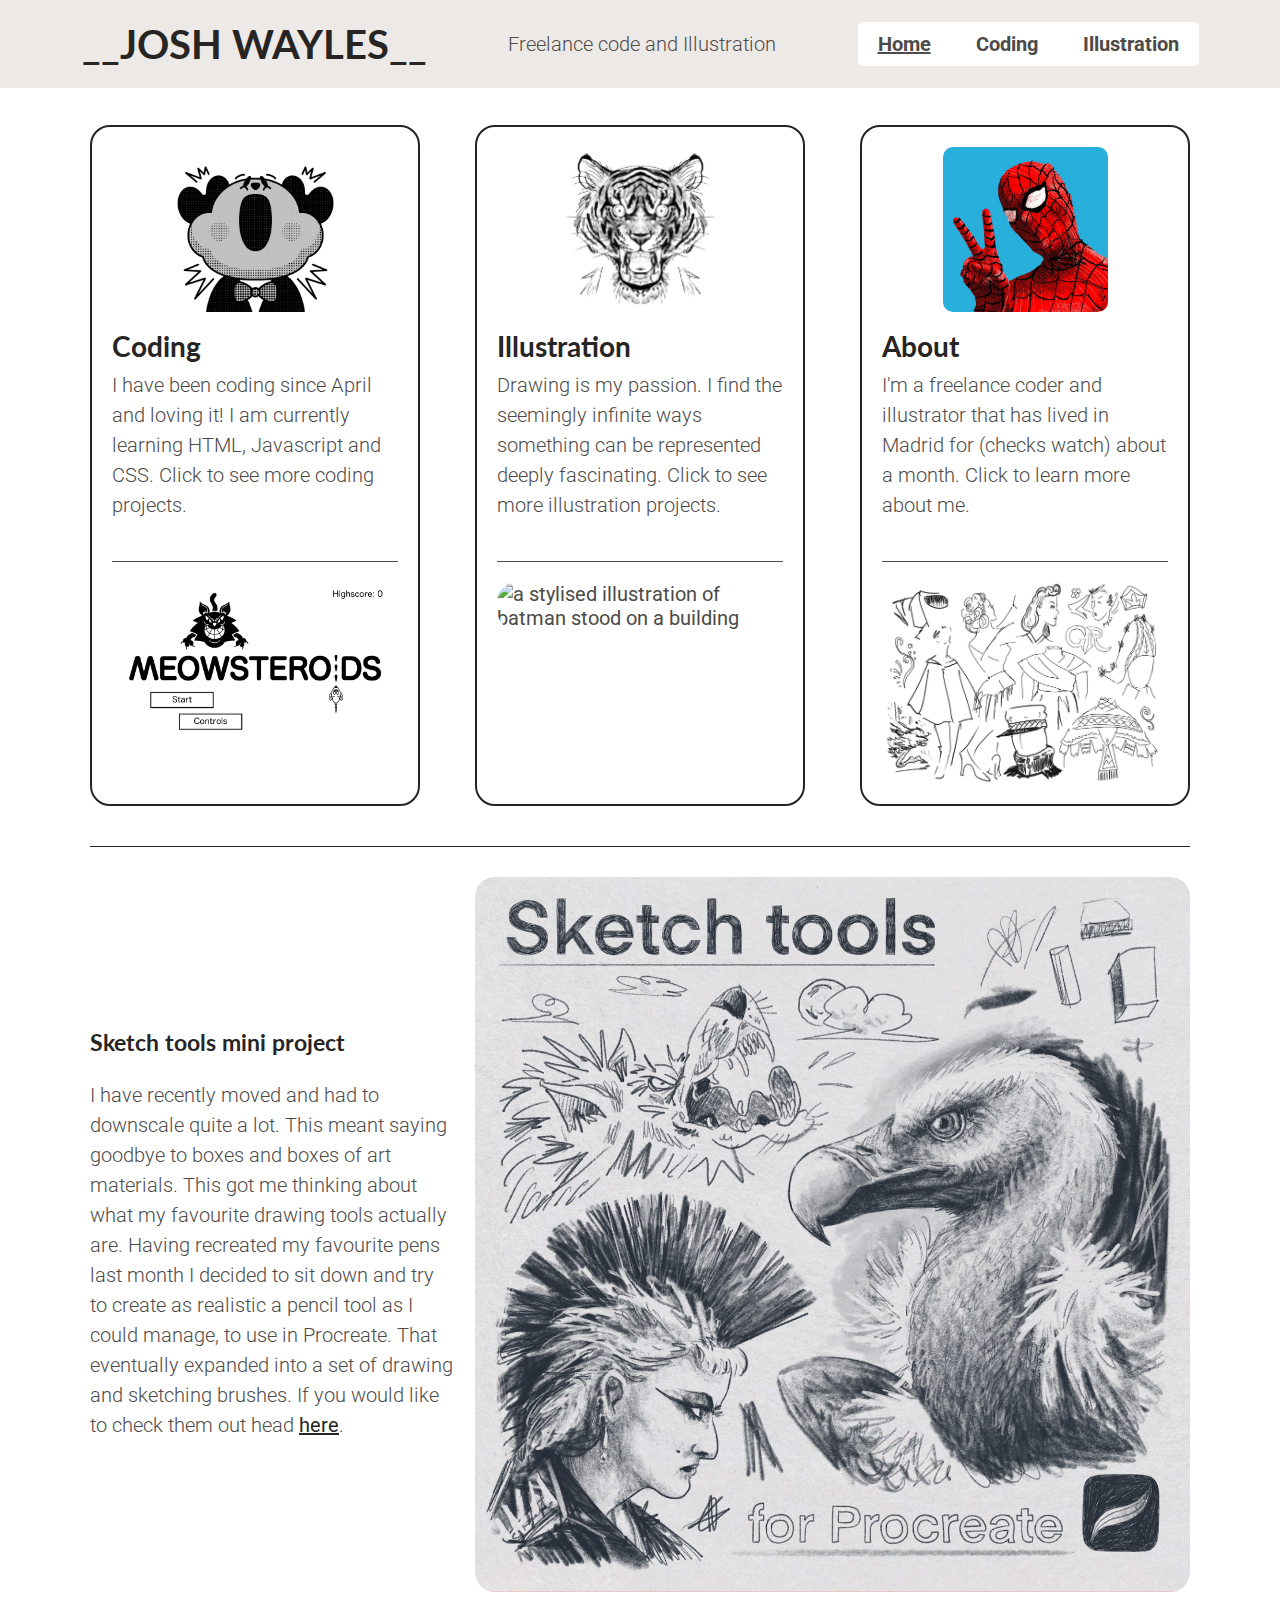
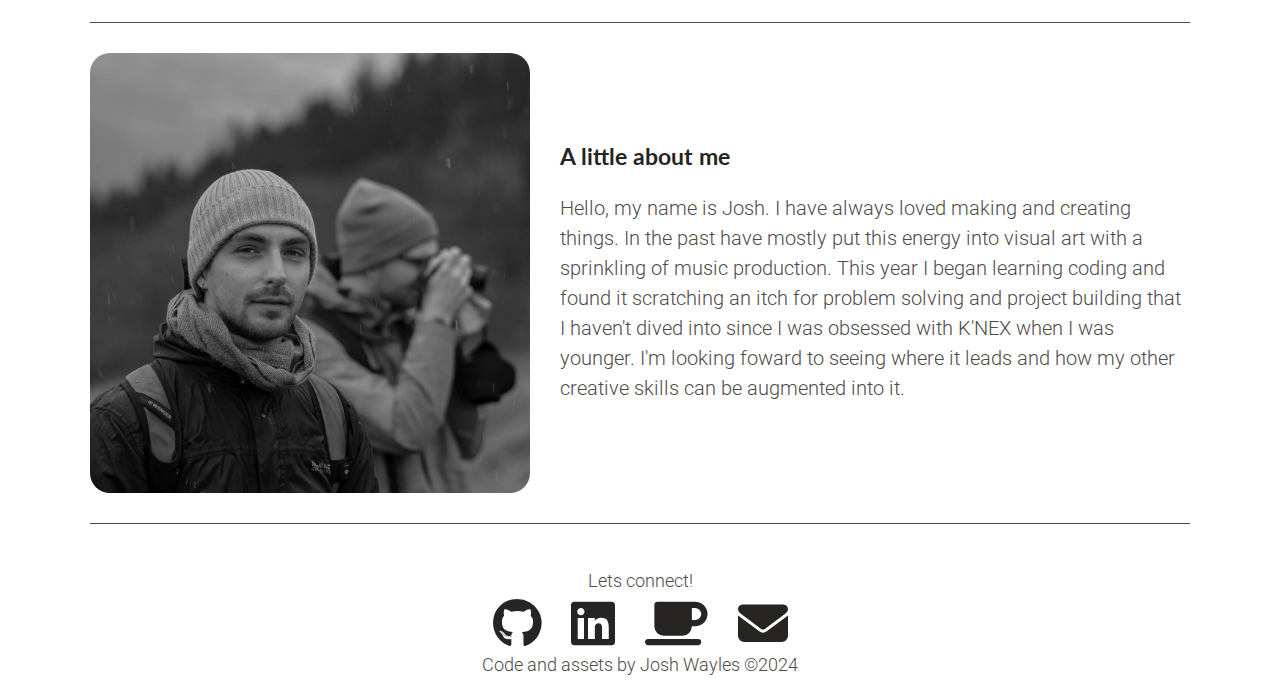
==== index.html @ 76de0916 "Project updates as well as small code refactoring" ====
<!DOCTYPE html>
<html lang="en">

<head>

    <meta name="author" content="Josh Wayles" />
    <meta charset="UTF-8" />
    <meta name="viewport" content="width=device-width, initial-scale=1.0" />
    <meta name="description" content="Freelance illustrator and coder Josh Wayles' portfolio website">
    <meta name="keywords" content="Website, Portfolio, Games, Illustration">
    <title>Josh Wayles</title>

    <meta property="og:title" content="Josh Wayles" />
    <meta property="og:image" content="images/josh_wayles_spiderman.jpg" />
    <meta property="og:description" content="Freelance code and illustration" />
    <meta property="og:url" content="https://joshwayles.github.io." />
    <meta property="og:image:width" content="400" />
    <meta property="og:image:height" content="400" />
    <meta property="og:type" content="website" />

    <!--Google fonts Lato-->
    <link rel="preconnect" href="https://fonts.googleapis.com">
    <link rel="preconnect" href="https://fonts.gstatic.com" crossorigin>
    <link href="https://fonts.googleapis.com/css2?family=Lato:wght@300;400;700&display=swap" rel="stylesheet">

    <!--Google fonts Roboto-->
    <link rel="preconnect" href="https://fonts.googleapis.com">
    <link rel="preconnect" href="https://fonts.gstatic.com" crossorigin>
    <link
        href="https://fonts.googleapis.com/css2?family=Lato:wght@300;400;700&family=Roboto:ital,wght@0,100;0,300;0,400;0,500;0,700;0,900;1,100;1,300;1,400;1,500;1,700;1,900&display=swap"
        rel="stylesheet">

    <!--Social Icons-->
    <link rel="stylesheet" href="https://cdnjs.cloudflare.com/ajax/libs/font-awesome/6.6.0/css/all.min.css">

    <!--CSS-->
    <link rel="stylesheet" href="src/style.css" />

</head>

<body>

    <header class="header">
        <h1 class="header__title"><a class="header__title--link" aria-label="link to home page" href="index.html">__JOSH
                WAYLES__</a></h1>
        <p class="header__subtitle">Freelance code and Illustration</p>

        <nav aria-label="skip to section" class="nav" id="nav">

            <a aria-label="link to home page" class="nav__link current-page" href="index.html">Home</a>
            <a aria-label="link to coding portfolio" class="nav__link" href="coding.html">Coding</a>
            <a aria-label="link to illustration portfolio" class="nav__link" href="illustration.html">Illustration</a>

        </nav>
    </header>

    <div class="content-spacer"></div>

    <main class="main">

        <div class="container">

            <div class="card-display">

                <a class="card card-one" aria-label="link to coding portfolio" href="coding.html">
                    <div class="card-text">
                        <h2 class="card-text__title">Coding</h2>
                        <p class="card-text__body">I have been coding since April and loving it! I am currently learning
                            HTML, Javascript and CSS. Click to see more coding projects.</p>
                    </div>
                    <img class="card__image" src="images/josh_wayles_illustration_dealer.jpg"
                        alt="a cartoon don with an excited expression" loading="lazy">
                    <img class="card__desktop-image" src="images/meowsteroids/josh_wayles_meowsteroids_title.jpg"
                        alt="meowsteroids title page" loading="lazy">
                </a>

                <a class="card card-two" aria-label="link to illustration portfolio" href="illustration.html">
                    <div class="card-text">
                        <h2 class="card-text__title">Illustration</h2>
                        <p class="card-text__body">Drawing is my passion. I find the seemingly infinite ways something
                            can be
                            represented deeply fascinating. Click to see more illustration projects.</p>
                    </div>
                    <img class="card__image" src="images/sketch/josh_wayles_digital_sketch_tiger.jpg"
                        alt="a digital sketch of a tiger" loading="lazy">
                    <img class="card__desktop-image" src="images/josh_wayles_illustration_batman.jpg"
                        alt="a stylised illustration of batman stood on a building" loading="lazy">
                </a>

                <a class="card card-three" aria-label="link to about me section at the bottom of the home page"
                    href="#about-me">
                    <div class="card-text">
                        <h2 class="card-text__title">About</h2>
                        <p class="card-text__body">I'm a freelance coder and illustrator that has lived in Madrid for
                            (checks watch) about a month. Click to learn more about me.</p>
                    </div>
                    <img class="card__image" src="images/josh_wayles_spiderman.jpg"
                        alt="a digital sketch of a home made spidermen outfit" loading="lazy">
                    <img class="card__desktop-image" src="images/josh_wayles_recent_sketch.jpg"
                        alt="sketches from the meseo del traje" loading="lazy">
                </a>

            </div>

            <div class="project project--border-bottom project--flex-reverse">
                <div class="project__text-content">
                    <h3 class="project__title">Sketch tools mini project</h3>
                    <p class="project__body">I have recently moved and had to downscale quite a lot.
                        This meant saying
                        goodbye to boxes and boxes of art materials. This got me
                        thinking about what my favourite drawing tools actually are. Having recreated my favourite pens
                        last month I decided to sit down and try to create
                        as realistic a pencil tool as I could manage, to use in Procreate. That eventually expanded into
                        a set of drawing and sketching brushes. If you would like to check them out head
                        <a class="project__link" aria-label="link to my kofi page shop"
                            href="https://ko-fi.com/s/4c2abbb832">here</a>.
                    </p>
                </div>
                <img class="project__image project__image--recent" src="images/josh_wayles_sketch_tools_thumbnail.jpg"
                    alt="digital pencil sketches made in Procreate" loading="lazy">
            </div>

            <div class="project project--border-bottom project--flex-reverse" id="about-me">
                <div class="project__text-content">
                    <h3 class="project__title">A little about me</h3>
                    <p class="project__body">Hello, my name is Josh. I have always loved making and creating things. In
                        the past have mostly put this energy into visual art with a sprinkling of music production. This
                        year I began learning coding and found it scratching an itch for problem solving and project
                        building that I haven't dived into since I was obsessed with K'NEX when I was younger. I'm
                        looking foward to seeing where it leads and how my other creative skills can be augmented into
                        it.</p>
                    <p class="project__body"></p>
                </div>
                <img class="project__image project__image--about" src="images/josh_wayles_portrait.jpg"
                    alt="a black and white photograph of me in nature" loading="lazy">
            </div>

        </div>

    </main>

    <footer class="footer">

        <p class="footer__text">Lets connect!</p>

        <div class="social-icons">
            <a aria-label="link to github" class="social-icons__link" href="https://github.com/JoshWayles"><i
                    role="presentation" class="fa-brands fa-github"></i></a>
            <a aria-label="link to linkedin" class="social-icons__link"
                href="https://www.linkedin.com/in/josh-wayles-0a90521ba/"><i role="presentation"
                    class="fa-brands fa-linkedin"></i></a>
            <a aria-label="link to kofi" class="social-icons__link" href="https://ko-fi.com/joshwayles"><i
                    role="presentation" class="fa-solid fa-mug-saucer"></i></a>
            <a aria-label="link to contact form" class="social-icons__link"
                href="https://forms.gle/ByCnt6z9Kf9VAMFk9"><i role="presentation" class="fa-solid fa-envelope"></i></a>
        </div>

        <p class="footer__text">Code and assets by Josh Wayles &#169;2024</p>

    </footer>

    <script src="src/script.js"></script>

</body>

</html>
---- src/style.css ----
/*===GENERAL===*/

:root {
    --dark-text: #262524;
    --light-text: #4d4b49;
    --light-block: #ede9e7;
    --accent: #76b0c9;
}

* {
    box-sizing: border-box;
}

body {
    background-color: #fff;
    font-family: "Roboto", sans-serif;
    margin: 0;
    font-size: 14px;
    color: var(--dark-text);
}

header {
    width: 100%;
    background: var(--light-block);
    text-align: center;
    position: fixed;
    top: 0;
    padding: 0.5em 0;
    z-index: 999;
}

nav {
    padding: 0.5em 0 0.5em;
}

footer {
    width: 100%;
    text-align: center;
    padding: 0.8em 0 0.8em;
}

img {
    display: block;
    border-radius: 1em;
    margin: 0;
    width: 100%;
}

iframe {
    margin: 0;
    padding: 0;
}

.container {
    margin: 0 auto;
    padding: 0;
    width: 90%;
    max-width: 1100px;
}

.content-spacer {
    width: 100%;
    height: 4.95em;
}

#about-me {
    scroll-margin-top: 6.65em;
}

@media (min-width: 850px) {

    body {
        font-size: 16px;
    }

    header {
        display: flex;
        justify-content: space-evenly;
        align-items: center;
        padding: 1em 0;
    }

    nav {
        background-color: #fff;
        border-radius: 0.25em;
    }

    .content-spacer {
        width: 100%;
        height: 4.25em;
    }
}

@media (min-width: 1050px) {
    body {
        font-size: 20px;
    }
}

/*===GENERAL TYPOGRAPHY===*/

h1,
h2,
h3,
p,
a {
    margin: 0;
    padding: 0;
}

h1,
h2,
h3 {
    font-family: "Lato", sans-serif;
    font-weight: 700;
    color: var(--dark-text);
}

h1 {
    font-size: 1.5em;
    margin: 0.05em 0;
}

h2 {
    font-size: 1.4em;
}

p {
    color: var(--light-text);
    font-weight: 300;
}

a {
    color: var(--light-text);
    text-decoration: none;
}

.header__subtitle {
    font-weight: 300;
}

.footer__text {
    font-size: 0.9em;
    margin-bottom: 0.3em;
}

.social-icons__link {
    color: var(--dark-text);
    font-size: 2.5em;
    padding: 0.25em;
}

.social-icons__link:hover,
.social-icons__link:focus {
    color: var(--accent);
}

.nav__link {
    color: var(--dark-text);
    margin: 0 1em;
    text-decoration: none;
    font-weight: 700;
}

.nav__link:hover,
.nav__link:focus {
    color: var(--accent);
    text-decoration: underline;
}

.current-page {
    color: var(--dark-text);
    text-decoration: underline;
}

.current-page:hover,
.current-page:focus {
    color: var(--dark-text);
    cursor: default;
}

.header__subtitle {
    display: none;
}

@media (min-width: 850px) {
    h1 {
        font-size: 2em;
        margin: 0;
    }

    .header__subtitle {
        display: block;
    }

    .nav__link {
        color: var(--light-text);
    }
}

/*Page specific type*/

.page__title {
    text-align: center;
    margin: 1.5em 0 1em;
}

.card-text__title {
    margin-bottom: 0.25em;
}

.card-text__body,
.project__body {
    line-height: 1.5;
}

.project__title {
    margin-bottom: 1em;
}

.project__body {
    margin-bottom: 1.5em;
}

.project__link {
    color: var(--dark-text);
    text-decoration: underline;
    font-weight: 400;
}

/*Setting h1 back to dark*/

.header__title--link {
    color: var(--dark-text);
}

/*===HOME PAGE LAYOUT===*/

.card-display {
    display: flex;
    flex-direction: column;
    border-bottom: 1px solid var(--dark-text);
    margin: 2em 0 1.5em;
    padding-bottom: 0.5em;
}

.card {
    position: relative;
    display: flex;
    align-items: center;
    border: 2px solid var(--dark-text);
    border-radius: 1em;
    padding: 1em;
    margin-bottom: 1.5em;
}

/*card animation*/

@keyframes card-in {
    0% {
        left: 8em;
    }

    100% {
        left: 0;
    }
}

@-webkit-keyframes card-in {
    0% {
        left: 8em;
    }

    100% {
        left: 0;
    }
}

.card-one {
    animation-name: card-in;
    animation-duration: 1s;
}

.card-two {
    animation-name: card-in;
    animation-duration: 1.5s;
}

.card-three {
    animation-name: card-in;
    animation-duration: 2s;
}

.card__image {
    order: -1;
    width: 65px;
    height: 65px;
    margin-right: 1em;
    border-radius: 0.5em;
}

.card-text__title {
    margin-bottom: 0.25em;
}

.card__desktop-image {
    display: none;
}

@media (min-width: 400px) {
    .card__image {
        height: 100px;
        width: 100px;
    }
}

@media (min-width: 850px) {
    .card-display {
        flex-direction: row;
        justify-content: space-between;
    }

    .card {
        flex-direction: column;
        width: 30%;
    }

    .card:hover,
    .card:focus {
        box-shadow: -0.5rem 0.5rem var(--accent);
    }

    .card__image {
        width: 165px;
        height: 165px;
        margin: 0 auto 0.5em;
    }

    .card__desktop-image {
        margin: 1em auto 0;
        display: block;
    }

    .card-text {
        height: 200px;
        border-bottom: 1px solid var(--light-text);
    }

    .card-text__title {
        margin: 0.25em 0;
    }
}

@media (min-width: 1050px) {
    .card-text {
        height: 240px;
    }

}

.card:active {
    box-shadow: -0.3rem 0.3rem var(--accent);
    position: relative;
    top: 0.2em;
    left: -0.2em;
}

/*===PROJECT GENERAL LAYOUT===*/

.project {
    display: flex;
    flex-direction: column;
}

.project--border-bottom {
    margin-bottom: 1.5em;
    border-bottom: 1px solid var(--light-text);
}

.project__image {
    margin-bottom: 1.5em;
}

/*===ILLUSTRATION LAYOUT===*/

.project__image--multi {
    display: flex;
    flex-wrap: wrap;
    justify-content: space-evenly;
}

.project__image--portrait {
    margin-bottom: 1.5em;
    min-width: 250px;
}

.thumbnail {
    display: flex;
    flex-wrap: wrap;
    justify-content: center;
    margin-bottom: 1.5em;
}

.thumbnail__image {
    opacity: 50%;
    border-radius: 1em;
    margin: 5px;
}

.thumbnail__image--2 {
    width: 35%;
    max-width: 200px;
}

.thumbnail__image--3 {
    width: 25%;
    max-width: 140px;
    border-radius: 0.5em;
}

.thumbnail__image:hover,
.thumbnail__image:focus {
    opacity: 100%;
    border: 1px solid var(--accent);
}

@media (min-width:800px) {
    .project--flex-reverse {
        flex-direction: row;
        align-items: center;
    }

    .project__image--recent {
        width: 65%;
        margin-left: 1em;
    }

    .project__image--about {
        width: 40%;
        order: -1;
        margin-right: 1.5em;
    }

    .project__image--portrait {
        width: 45%;
    }
}

/*===CODING LAYOUT===*/

.project__music {
    display: block;
    border: none;
    height: 270px;
    width: 100%;
    margin-bottom: 1.5em;
}

.frame-display {
    display: flex;
    flex-wrap: wrap;
    justify-content: center;
}

.frame-display__frame {
    border: 1px solid var(--light-block);
    border-radius: 1em;
    height: 690px;
    width: 100%;
    margin: 0 0 1.2em;
}

@media (min-width: 400px) {
    .frame-display__frame {
        width: 345px;
        margin: 0 0.5em 1.2em;
    }
}

@media (min-width:850px) {
    .project__music {
        margin: 0 auto 1.5em;
        width: 700px;
    }
}
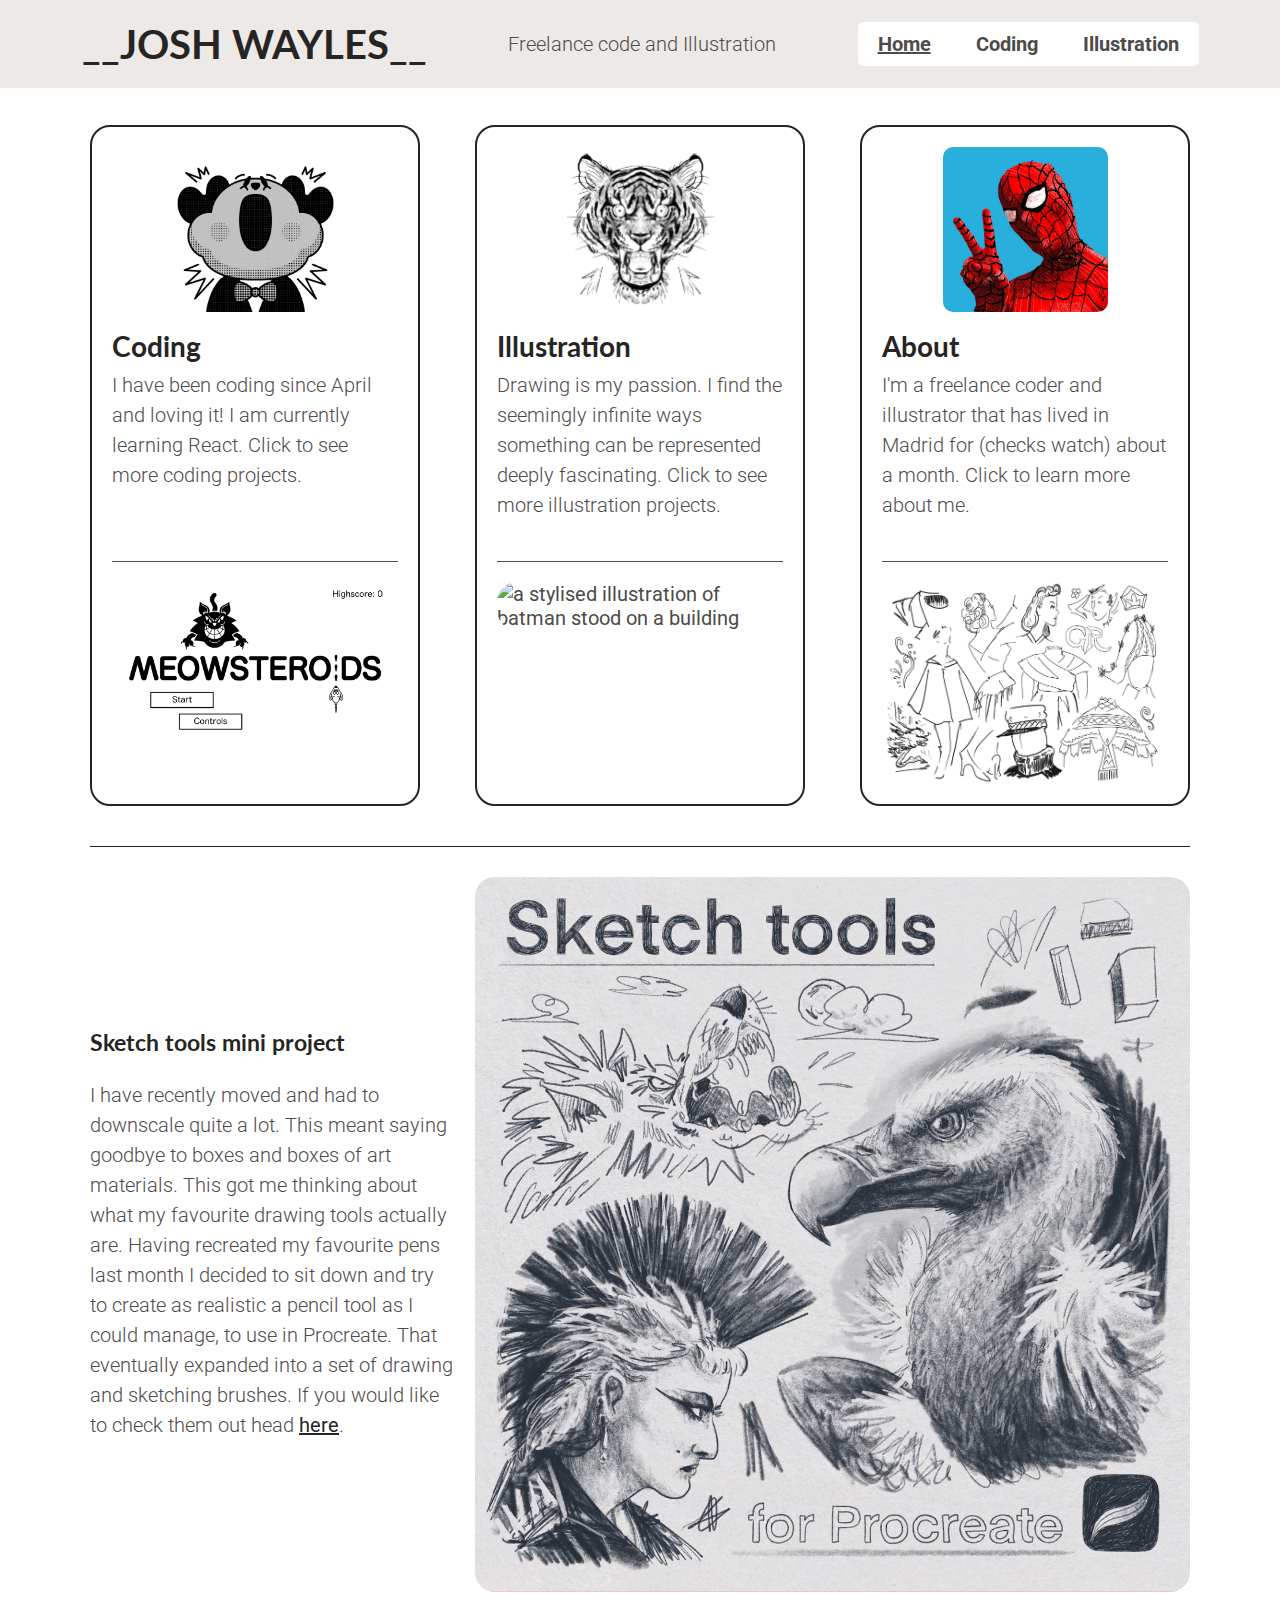
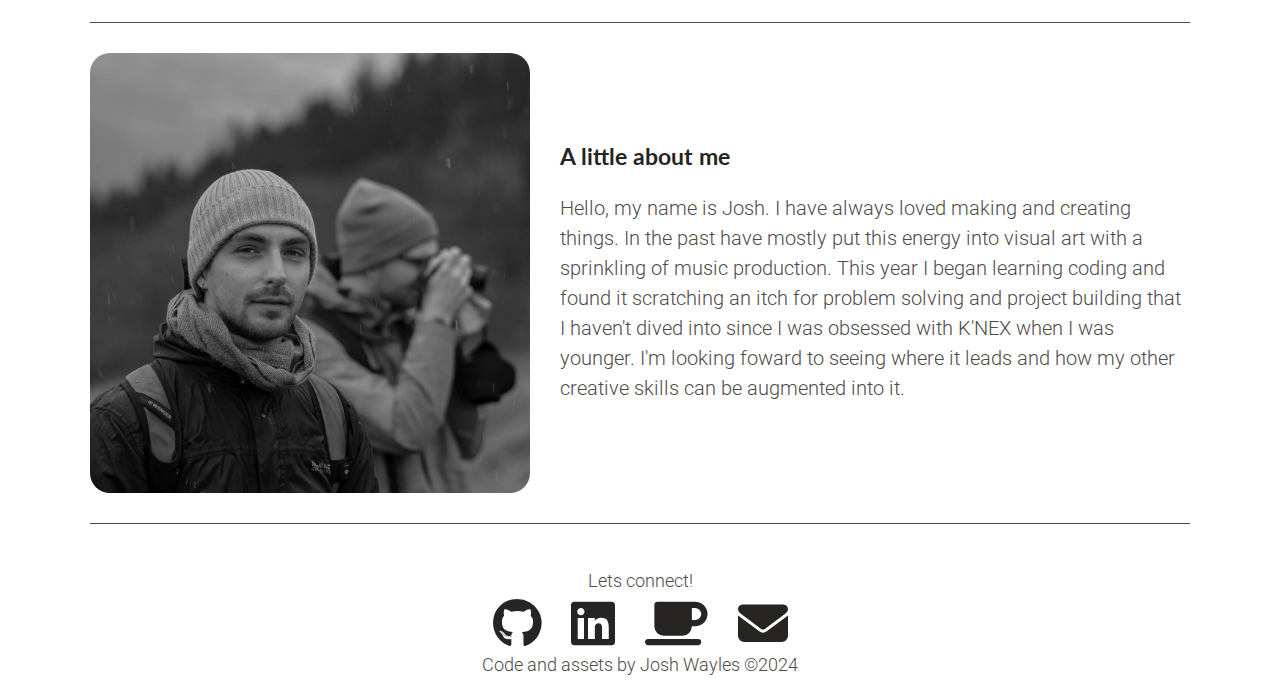
==== commit 40b0c6ce: "Update index.html" ====
--- a/index.html
+++ b/index.html
@@ -66,7 +66,7 @@
                     <div class="card-text">
                         <h2 class="card-text__title">Coding</h2>
                         <p class="card-text__body">I have been coding since April and loving it! I am currently learning
-                            HTML, Javascript and CSS. Click to see more coding projects.</p>
+                            React. Click to see more coding projects.</p>
                     </div>
                     <img class="card__image" src="images/josh_wayles_illustration_dealer.jpg"
                         alt="a cartoon don with an excited expression" loading="lazy">
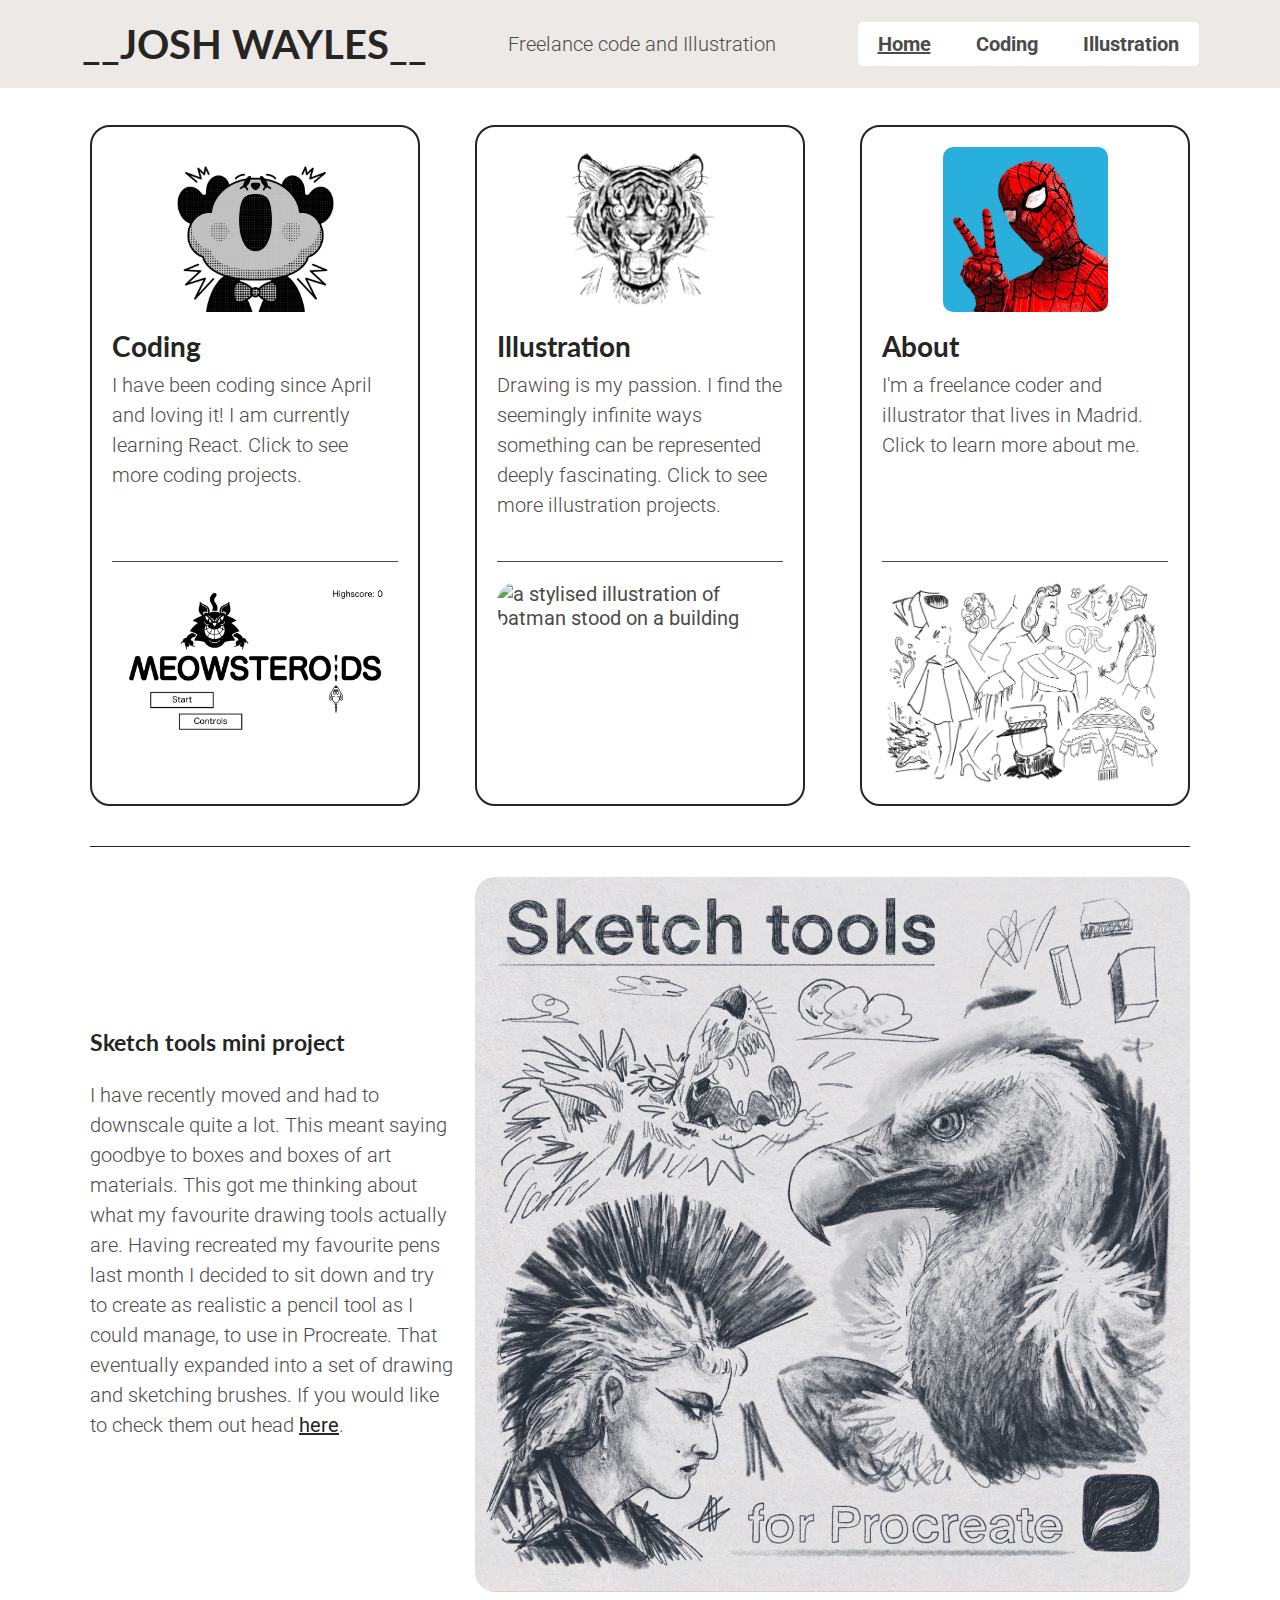
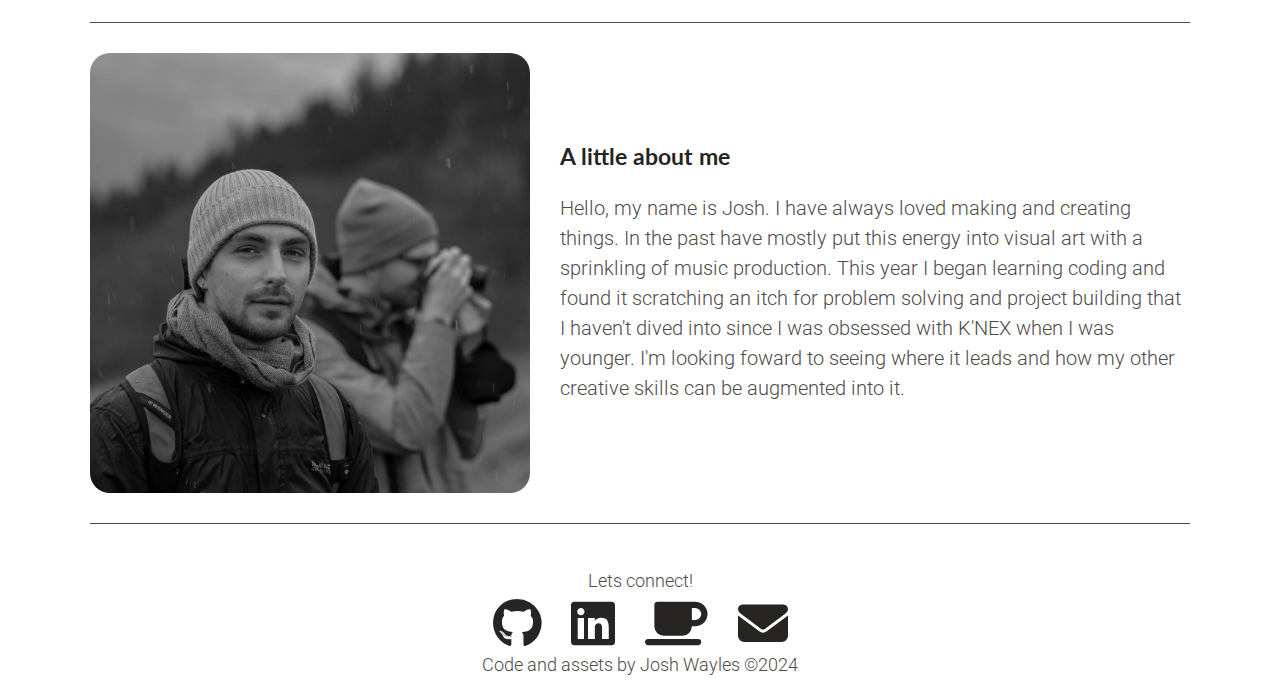
==== commit 3f612efd: "Update index.html" ====
--- a/index.html
+++ b/index.html
@@ -91,8 +91,7 @@
                     href="#about-me">
                     <div class="card-text">
                         <h2 class="card-text__title">About</h2>
-                        <p class="card-text__body">I'm a freelance coder and illustrator that has lived in Madrid for
-                            (checks watch) about a month. Click to learn more about me.</p>
+                        <p class="card-text__body">I'm a freelance coder and illustrator that lives in Madrid. Click to learn more about me.</p>
                     </div>
                     <img class="card__image" src="images/josh_wayles_spiderman.jpg"
                         alt="a digital sketch of a home made spidermen outfit" loading="lazy">
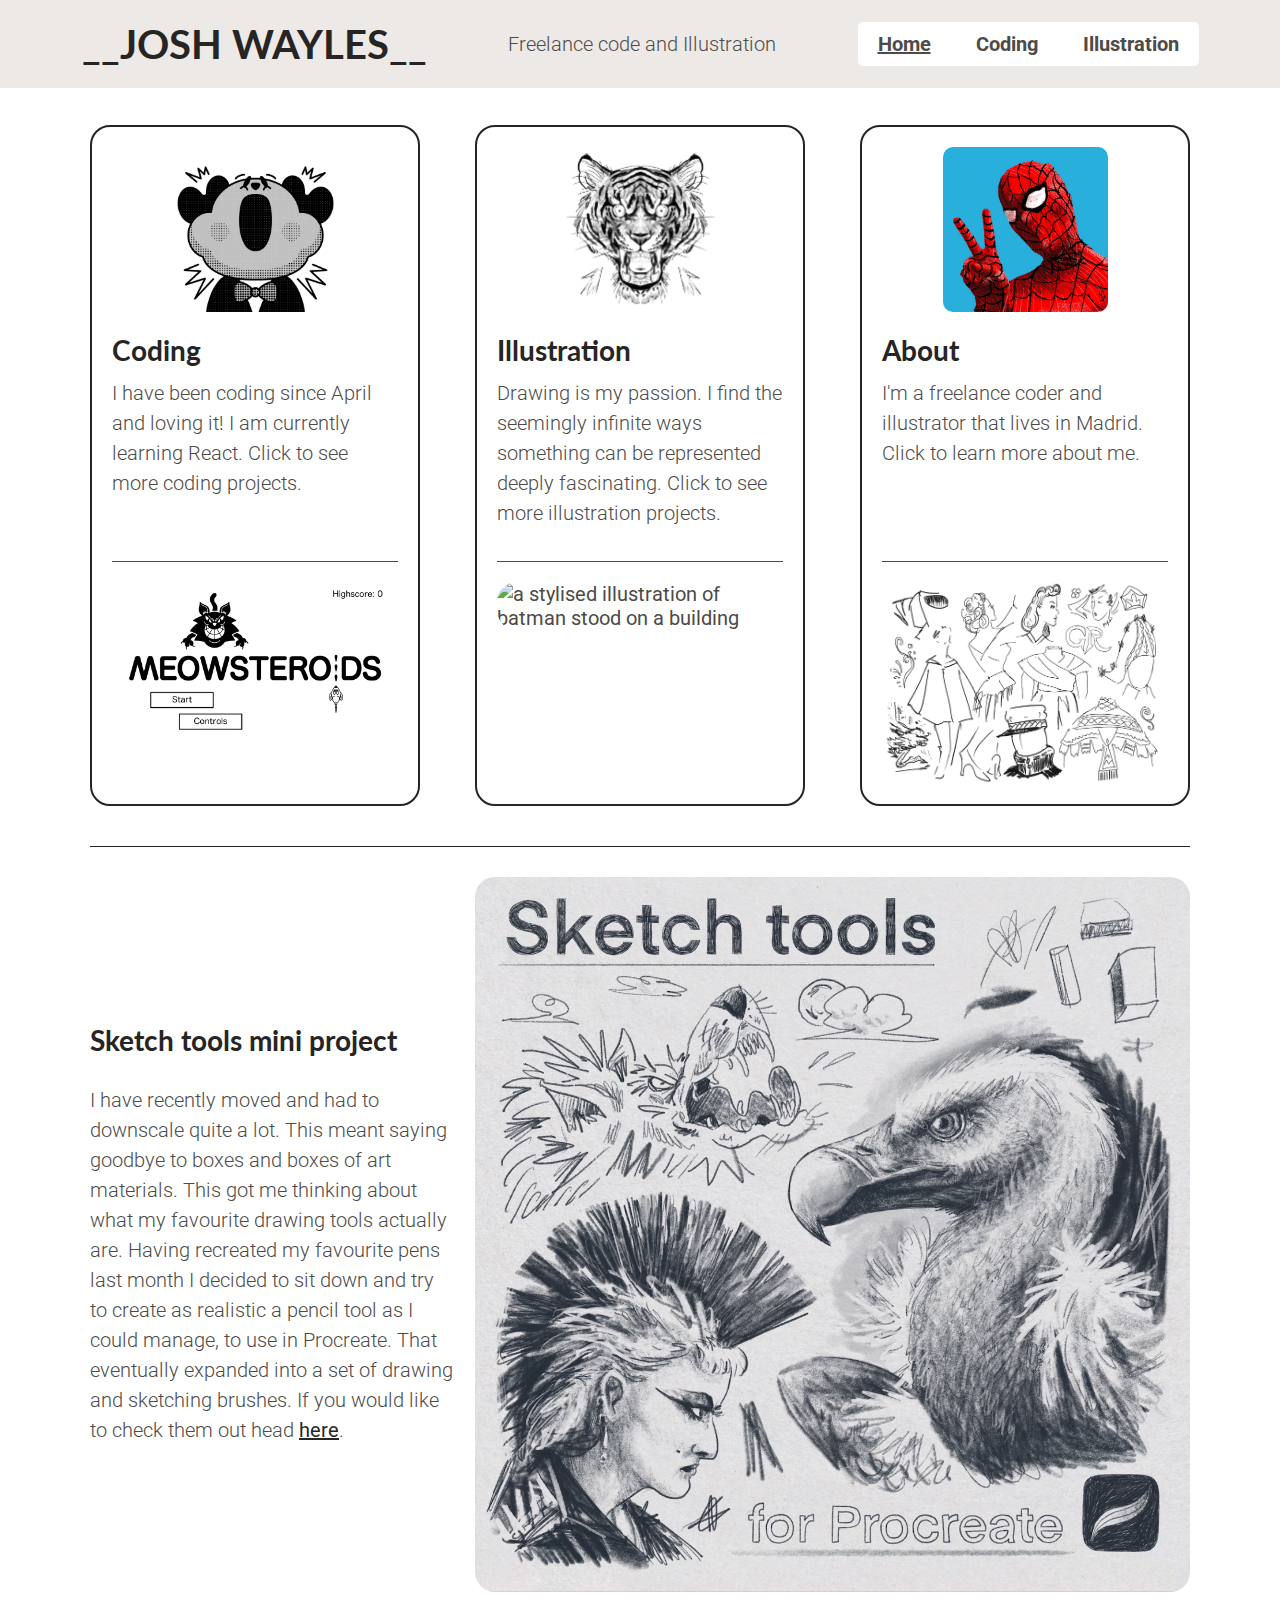
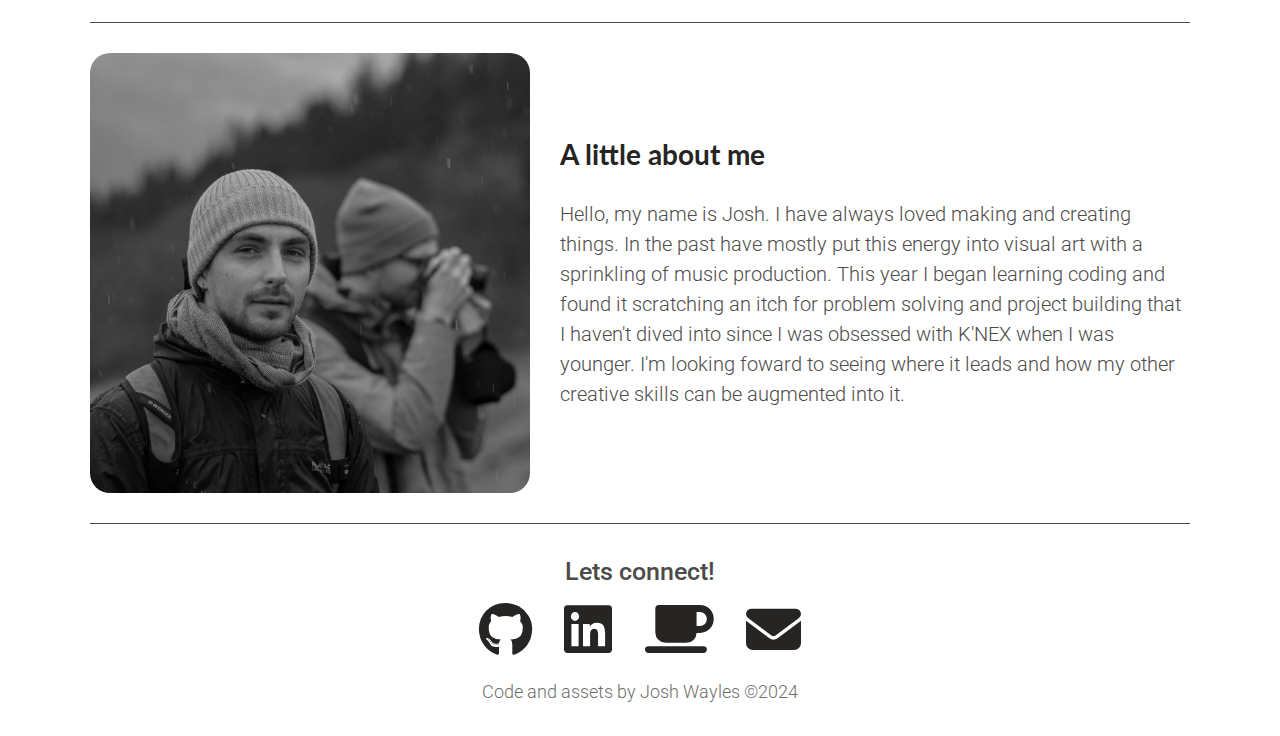
==== commit 7c43ce5a: "Improvements to visual hierarchy" ====
--- a/index.html
+++ b/index.html
@@ -154,7 +154,7 @@
                 href="https://forms.gle/ByCnt6z9Kf9VAMFk9"><i role="presentation" class="fa-solid fa-envelope"></i></a>
         </div>
 
-        <p class="footer__text">Code and assets by Josh Wayles &#169;2024</p>
+        <p class="footer__tm-text">Code and assets by Josh Wayles &#169;2024</p>
 
     </footer>
 
--- a/src/style.css
+++ b/src/style.css
@@ -125,6 +125,10 @@
     font-size: 1.4em;
 }
 
+h3 {
+    font-size: 1.4em;
+}
+
 p {
     color: var(--light-text);
     font-weight: 300;
@@ -140,13 +144,20 @@
 }
 
 .footer__text {
+    font-size: 1.25em;
+    font-weight: 500;
+    margin:-0.5em 0 0.5em;
+}
+
+.footer__tm-text{
     font-size: 0.9em;
-    margin-bottom: 0.3em;
+    opacity: 0.8;
+    margin: 1em
 }
 
 .social-icons__link {
     color: var(--dark-text);
-    font-size: 2.5em;
+    font-size: 2.75em;
     padding: 0.25em;
 }
 
@@ -201,6 +212,7 @@
 /*Page specific type*/
 
 .page__title {
+    font-size: 1.8em;
     text-align: center;
     margin: 1.5em 0 1em;
 }
@@ -347,7 +359,7 @@
     }
 
     .card-text__title {
-        margin: 0.25em 0;
+        margin: 0.4em 0;
     }
 }
 
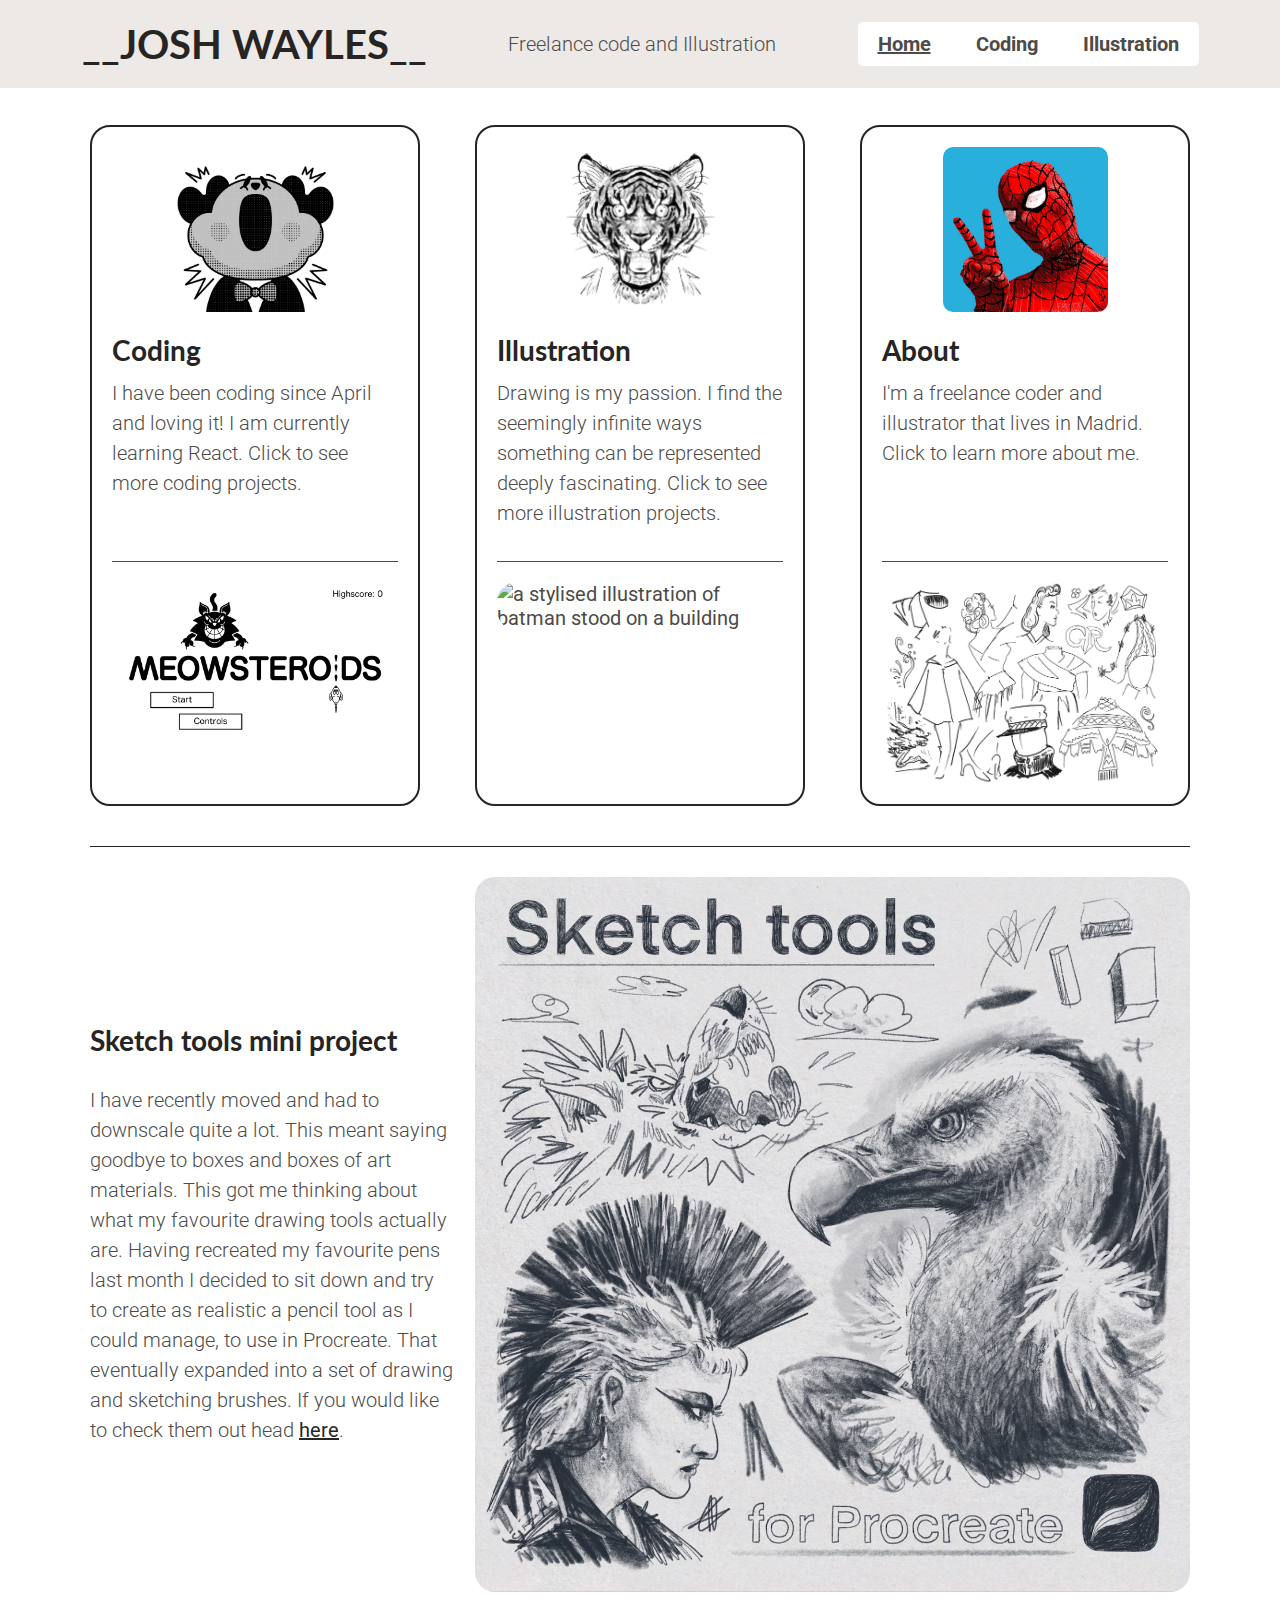
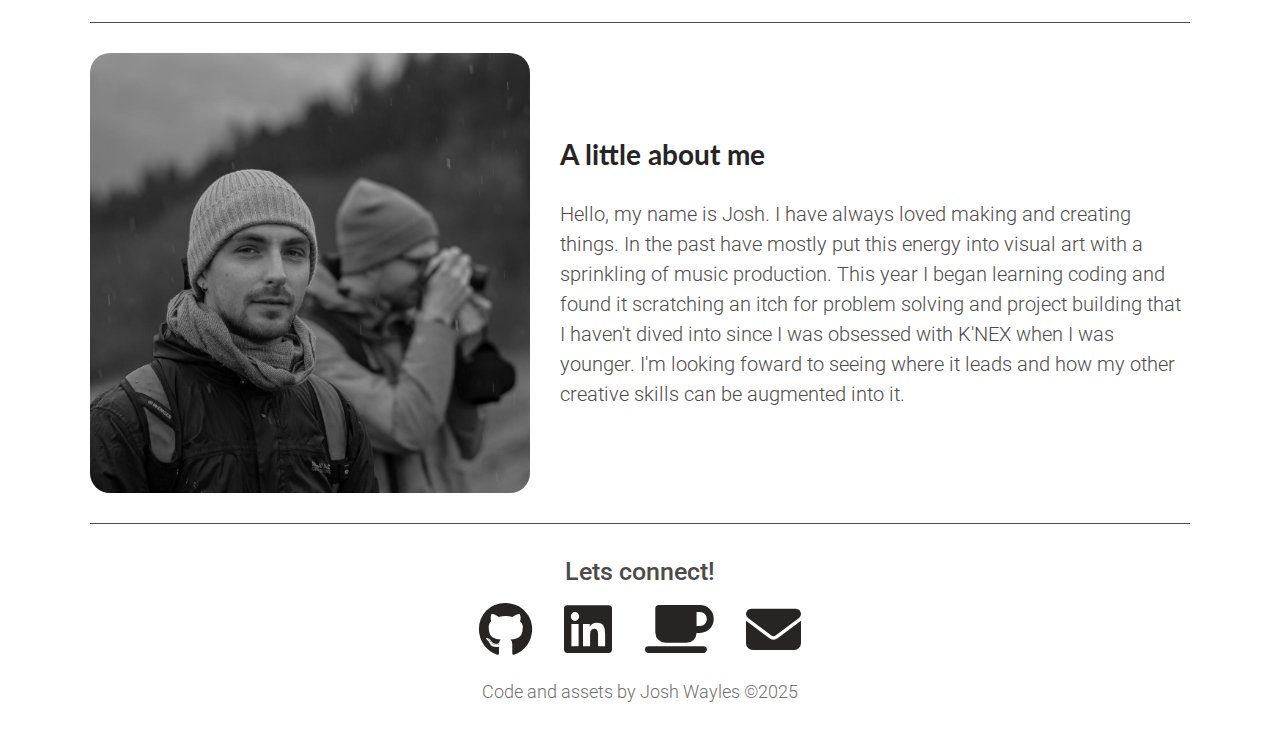
==== commit dafcd621: "Footer update" ====
--- a/index.html
+++ b/index.html
@@ -154,7 +154,7 @@
                 href="https://forms.gle/ByCnt6z9Kf9VAMFk9"><i role="presentation" class="fa-solid fa-envelope"></i></a>
         </div>
 
-        <p class="footer__tm-text">Code and assets by Josh Wayles &#169;2024</p>
+        <p class="footer__tm-text">Code and assets by Josh Wayles &#169;2025</p>
 
     </footer>
 
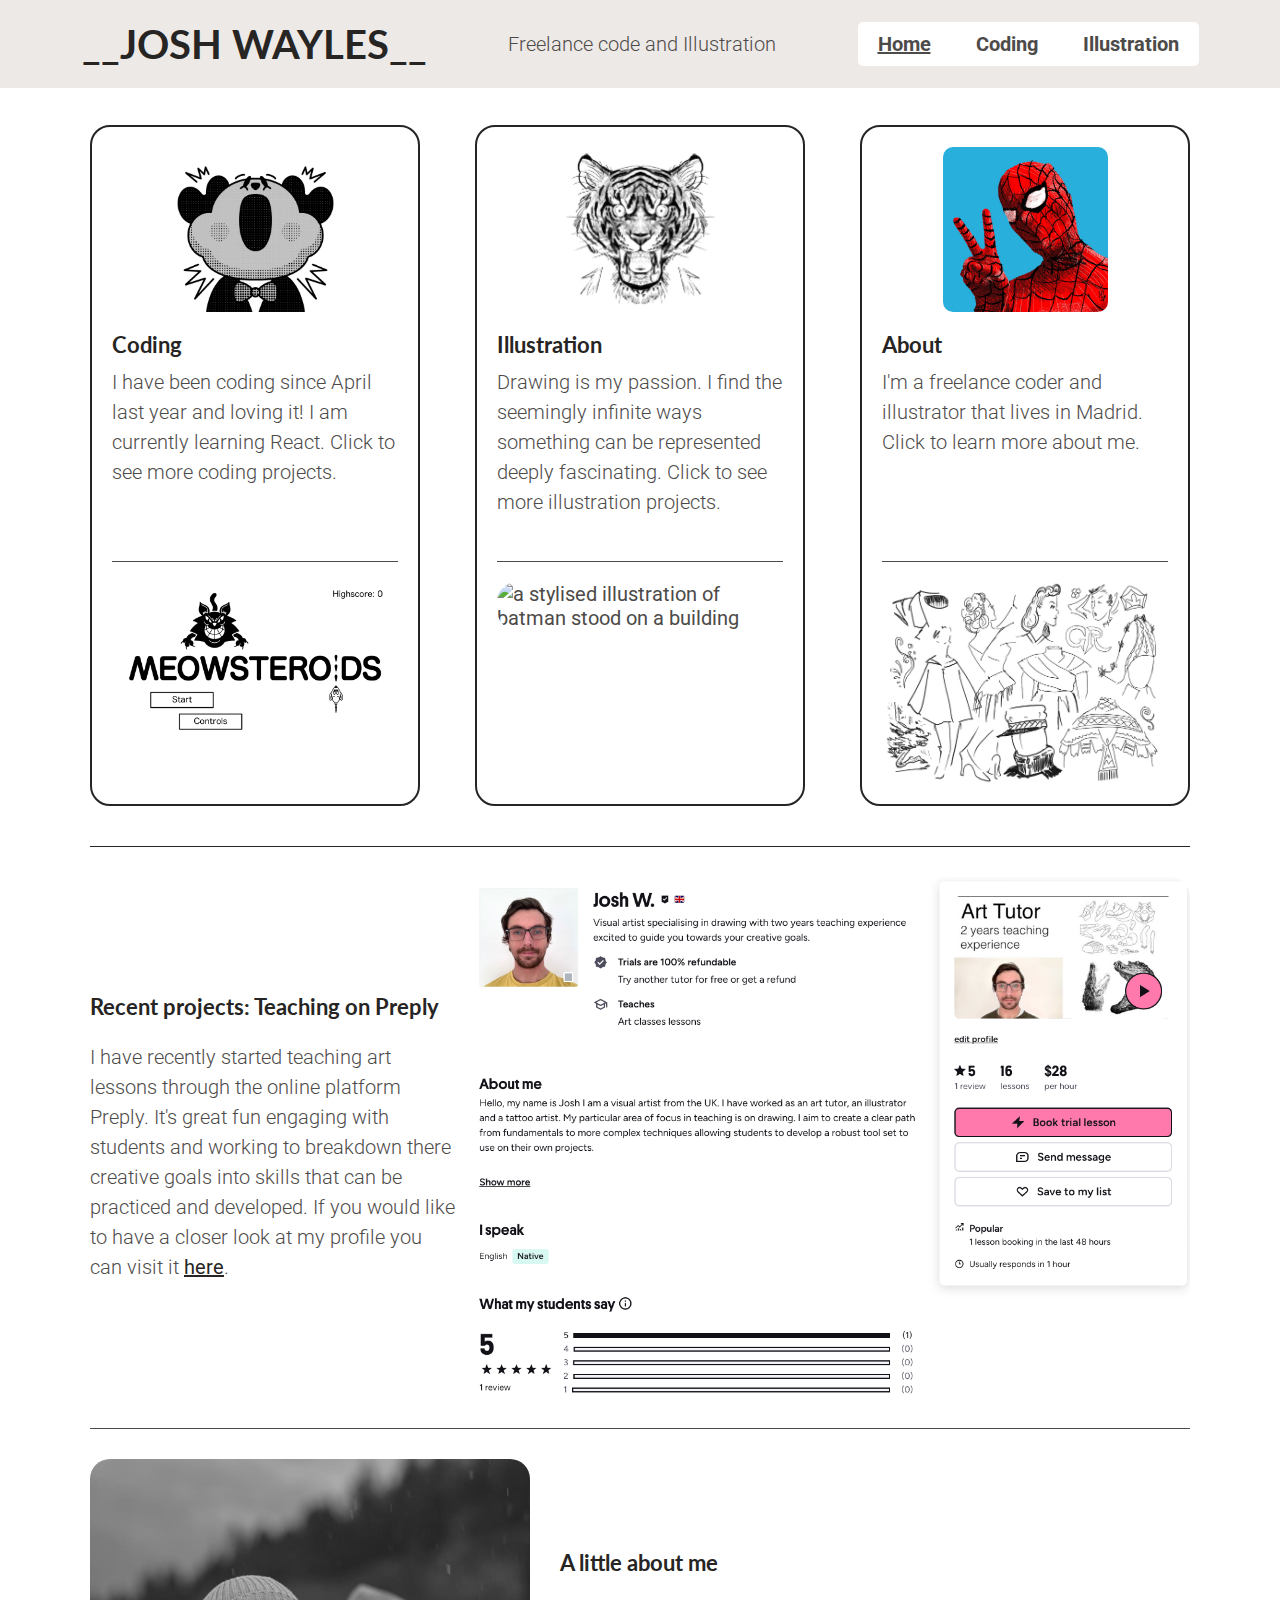
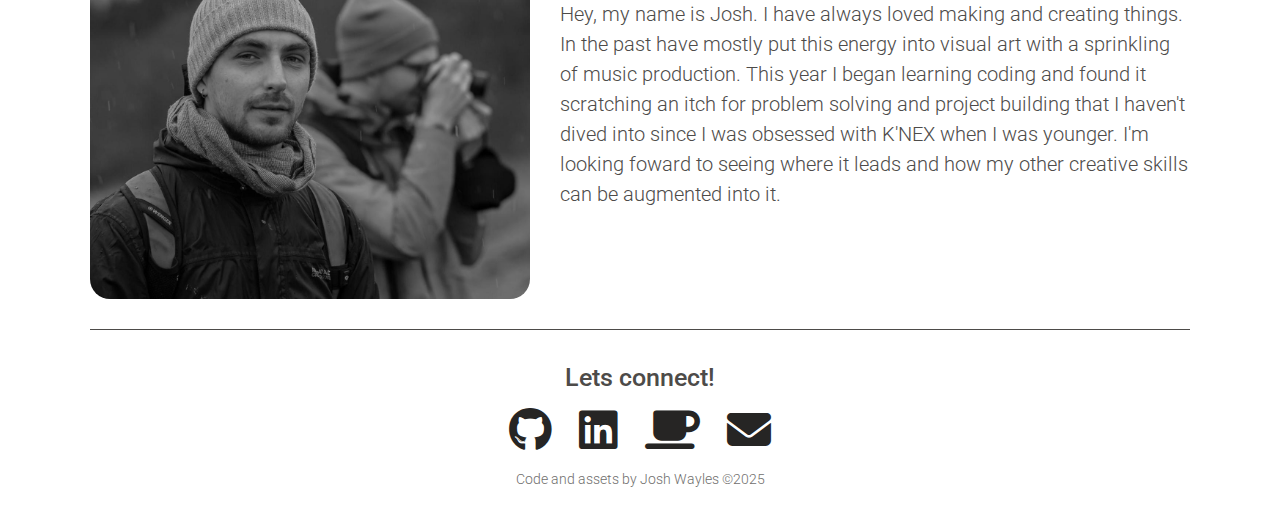
==== commit 7fbc3a83: "Updating recent projects." ====
--- a/index.html
+++ b/index.html
@@ -65,7 +65,8 @@
                 <a class="card card-one" aria-label="link to coding portfolio" href="coding.html">
                     <div class="card-text">
                         <h2 class="card-text__title">Coding</h2>
-                        <p class="card-text__body">I have been coding since April and loving it! I am currently learning
+                        <p class="card-text__body">I have been coding since April last year and loving it! I am
+                            currently learning
                             React. Click to see more coding projects.</p>
                     </div>
                     <img class="card__image" src="images/josh_wayles_illustration_dealer.jpg"
@@ -91,7 +92,8 @@
                     href="#about-me">
                     <div class="card-text">
                         <h2 class="card-text__title">About</h2>
-                        <p class="card-text__body">I'm a freelance coder and illustrator that lives in Madrid. Click to learn more about me.</p>
+                        <p class="card-text__body">I'm a freelance coder and illustrator that lives in Madrid. Click to
+                            learn more about me.</p>
                     </div>
                     <img class="card__image" src="images/josh_wayles_spiderman.jpg"
                         alt="a digital sketch of a home made spidermen outfit" loading="lazy">
@@ -103,26 +105,21 @@
 
             <div class="project project--border-bottom project--flex-reverse">
                 <div class="project__text-content">
-                    <h3 class="project__title">Sketch tools mini project</h3>
-                    <p class="project__body">I have recently moved and had to downscale quite a lot.
-                        This meant saying
-                        goodbye to boxes and boxes of art materials. This got me
-                        thinking about what my favourite drawing tools actually are. Having recreated my favourite pens
-                        last month I decided to sit down and try to create
-                        as realistic a pencil tool as I could manage, to use in Procreate. That eventually expanded into
-                        a set of drawing and sketching brushes. If you would like to check them out head
-                        <a class="project__link" aria-label="link to my kofi page shop"
-                            href="https://ko-fi.com/s/4c2abbb832">here</a>.
+                    <h3 class="project__title">Recent projects: Teaching on Preply</h3>
+                    <p class="project__body">I have recently started teaching art lessons through the online
+                        platform Preply. It's great fun engaging with students and working to breakdown there creative goals into skills that can be practiced and developed. If you would like to have a closer look at my profile you can visit it
+                        <a class="project__link" aria-label="link to my preply page"
+                            href="https://preply.com/en/tutor/5653240">here</a>.
                     </p>
                 </div>
-                <img class="project__image project__image--recent" src="images/josh_wayles_sketch_tools_thumbnail.jpg"
-                    alt="digital pencil sketches made in Procreate" loading="lazy">
+                <img class="project__image project__image--recent" src="images/preply_josh_wayles_profile.png"
+                    alt="a screenshot of my Preply profile page" loading="lazy">
             </div>
 
             <div class="project project--border-bottom project--flex-reverse" id="about-me">
                 <div class="project__text-content">
                     <h3 class="project__title">A little about me</h3>
-                    <p class="project__body">Hello, my name is Josh. I have always loved making and creating things. In
+                    <p class="project__body">Hey, my name is Josh. I have always loved making and creating things. In
                         the past have mostly put this energy into visual art with a sprinkling of music production. This
                         year I began learning coding and found it scratching an itch for problem solving and project
                         building that I haven't dived into since I was obsessed with K'NEX when I was younger. I'm
--- a/src/style.css
+++ b/src/style.css
@@ -117,16 +117,16 @@
 }
 
 h1 {
-    font-size: 1.5em;
+    font-size: 1.5rem;
     margin: 0.05em 0;
 }
 
 h2 {
-    font-size: 1.4em;
+    font-size: 1.4rem;
 }
 
 h3 {
-    font-size: 1.4em;
+    font-size: 1.4rem;
 }
 
 p {
@@ -150,14 +150,14 @@
 }
 
 .footer__tm-text{
-    font-size: 0.9em;
+    font-size: 0.9rem;
     opacity: 0.8;
     margin: 1em
 }
 
 .social-icons__link {
     color: var(--dark-text);
-    font-size: 2.75em;
+    font-size: 2.75rem;
     padding: 0.25em;
 }
 
@@ -433,7 +433,7 @@
 .thumbnail__image:hover,
 .thumbnail__image:focus {
     opacity: 100%;
-    border: 1px solid var(--accent);
+    outline: 2px solid var(--accent);
 }
 
 @media (min-width:800px) {
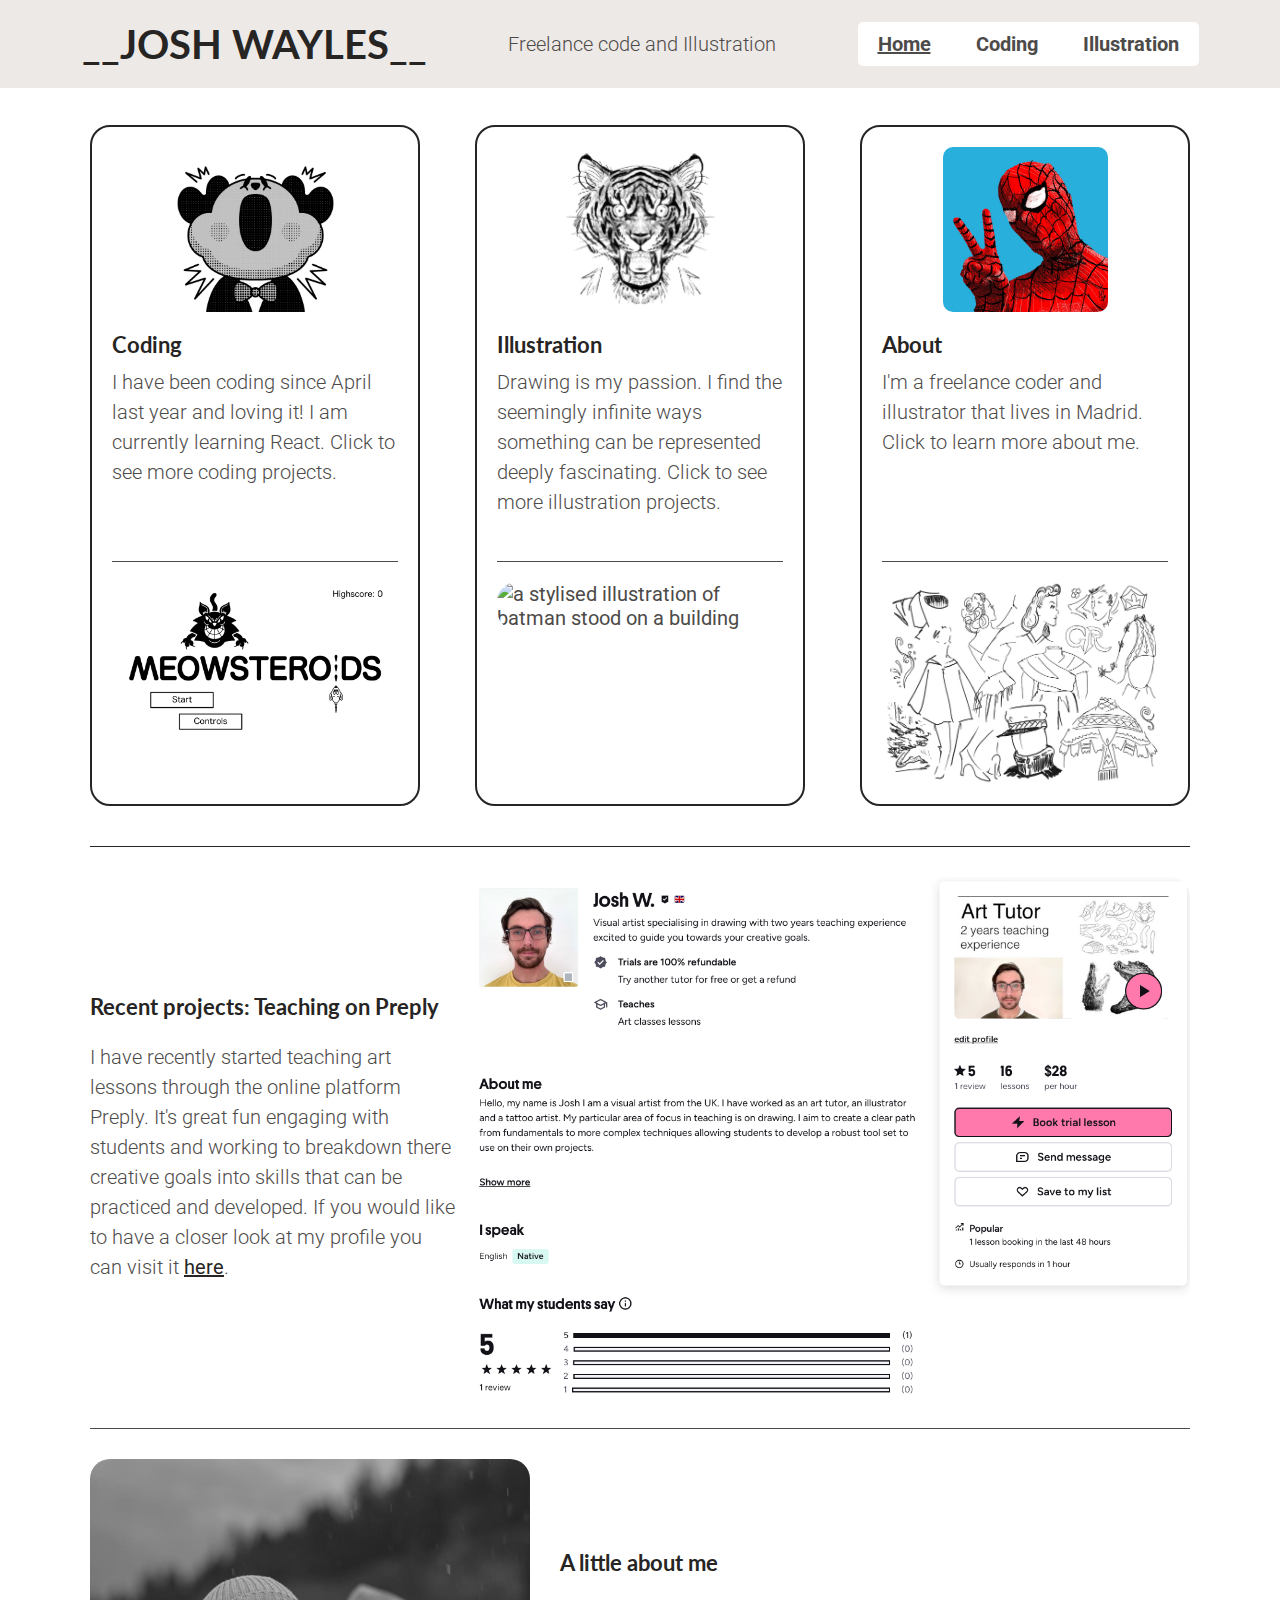
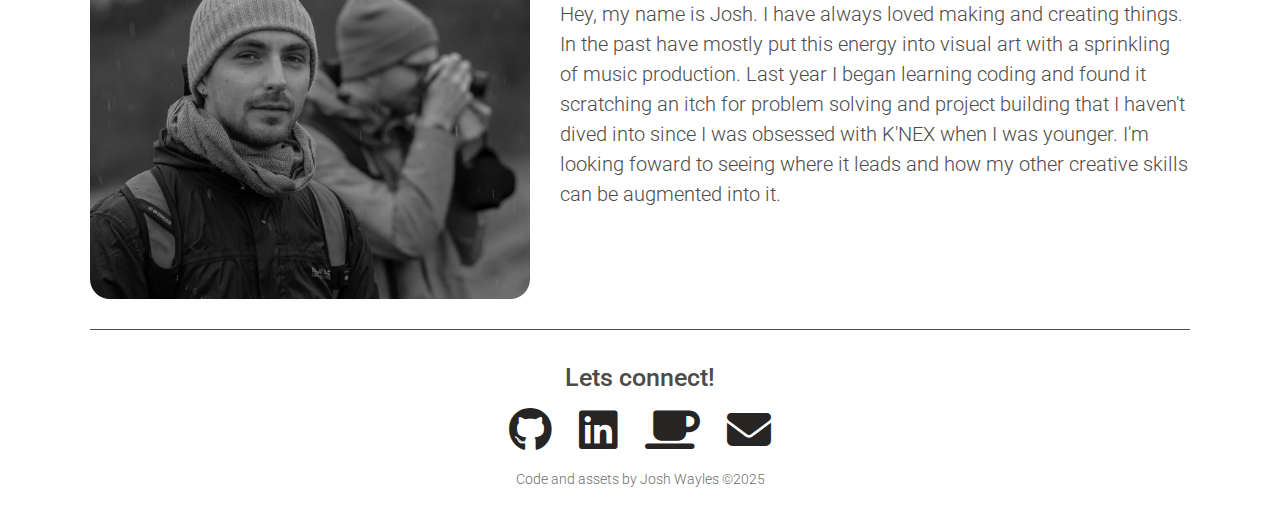
==== commit 4fc9b93c: "Copy updates" ====
--- a/index.html
+++ b/index.html
@@ -120,7 +120,7 @@
                 <div class="project__text-content">
                     <h3 class="project__title">A little about me</h3>
                     <p class="project__body">Hey, my name is Josh. I have always loved making and creating things. In
-                        the past have mostly put this energy into visual art with a sprinkling of music production. This
+                        the past have mostly put this energy into visual art with a sprinkling of music production. Last
                         year I began learning coding and found it scratching an itch for problem solving and project
                         building that I haven't dived into since I was obsessed with K'NEX when I was younger. I'm
                         looking foward to seeing where it leads and how my other creative skills can be augmented into
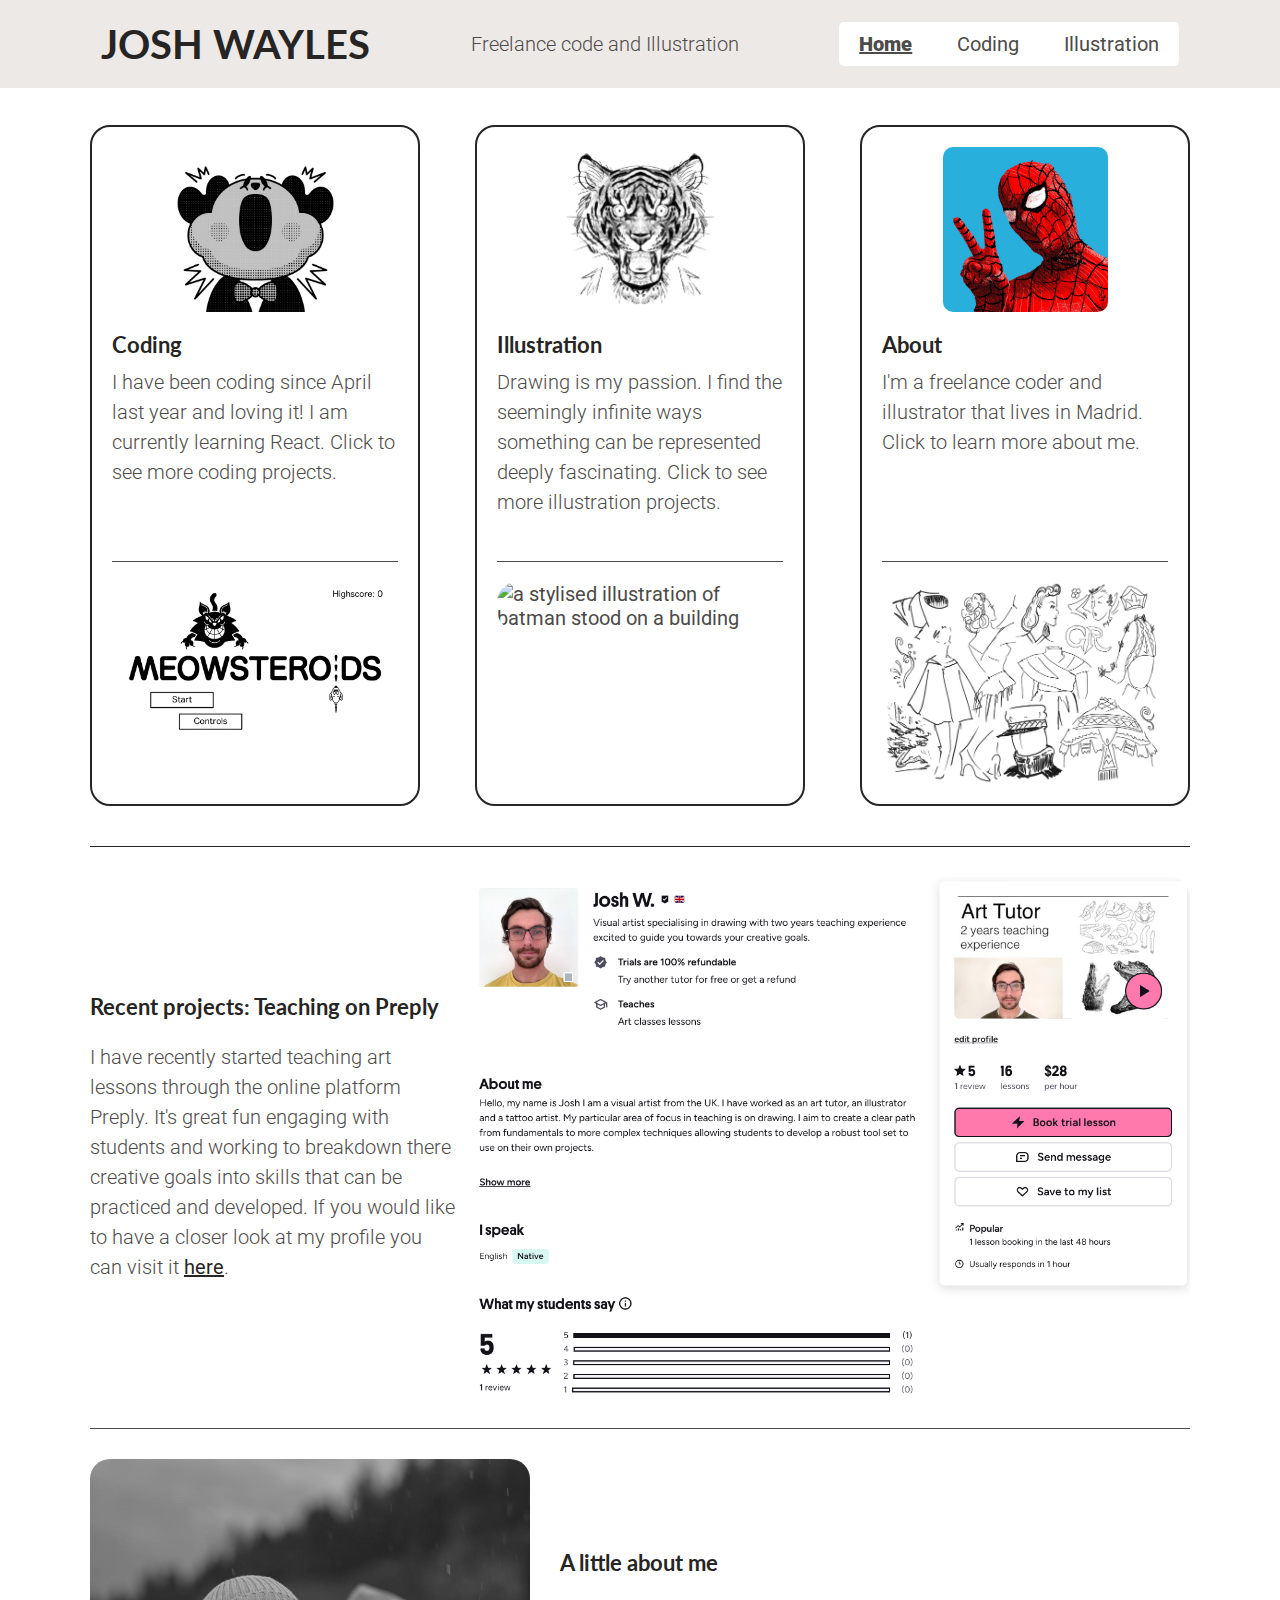
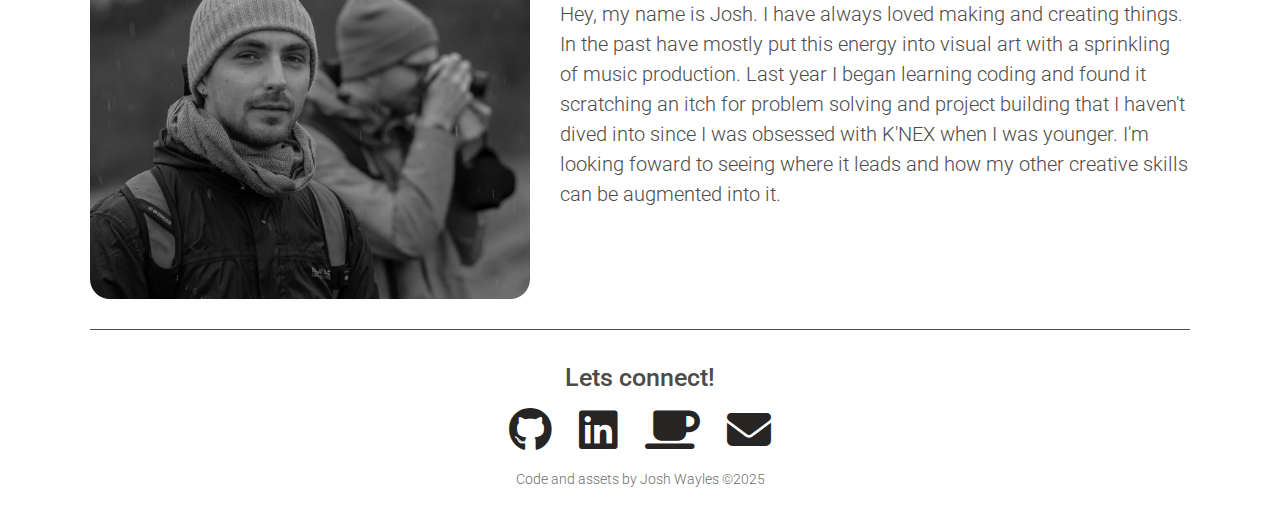
==== commit 59dbf83f: "Style edits" ====
--- a/index.html
+++ b/index.html
@@ -41,8 +41,8 @@
 <body>
 
     <header class="header">
-        <h1 class="header__title"><a class="header__title--link" aria-label="link to home page" href="index.html">__JOSH
-                WAYLES__</a></h1>
+        <h1 class="header__title"><a class="header__title--link" aria-label="link to home page" href="index.html">JOSH
+                WAYLES</a></h1>
         <p class="header__subtitle">Freelance code and Illustration</p>
 
         <nav aria-label="skip to section" class="nav" id="nav">
--- a/src/style.css
+++ b/src/style.css
@@ -4,7 +4,7 @@
     --dark-text: #262524;
     --light-text: #4d4b49;
     --light-block: #ede9e7;
-    --accent: #76b0c9;
+    --accent: #FF7E63;
 }
 
 * {
@@ -117,7 +117,7 @@
 }
 
 h1 {
-    font-size: 1.5rem;
+    font-size: 1.85rem;
     margin: 0.05em 0;
 }
 
@@ -170,7 +170,7 @@
     color: var(--dark-text);
     margin: 0 1em;
     text-decoration: none;
-    font-weight: 700;
+    font-weight: 400;
 }
 
 .nav__link:hover,
@@ -182,6 +182,7 @@
 .current-page {
     color: var(--dark-text);
     text-decoration: underline;
+    font-weight: 900;
 }
 
 .current-page:hover,
@@ -215,11 +216,36 @@
     font-size: 1.8em;
     text-align: center;
     margin: 1.5em 0 1em;
+    position: relative;
+    font-weight: 400;
+}
+
+.page__title::before {
+    content: '';
+    height: 10px;
+    width: 10em;
+    background-color: var(--accent);
+    position: absolute;
+    transform: translate(-50%);
+    left: 50%;
+    margin-top: 0.9em;
+    z-index: -1;
 }
 
 .card-text__title {
     margin-bottom: 0.25em;
-}
+    position: relative;
+}
+
+/* .card-text__title::before {
+    position: absolute;
+    content: '';
+    width: 6em;
+    height: 0.4em;
+    background-color: var(--accent);
+    z-index: -1;
+    margin: 0.85em 0;
+} */
 
 .card-text__body,
 .project__body {
@@ -244,6 +270,10 @@
 
 .header__title--link {
     color: var(--dark-text);
+}
+
+.header__title--link:hover, .header__title--link:focus {
+    color: var(--accent)
 }
 
 /*===HOME PAGE LAYOUT===*/
